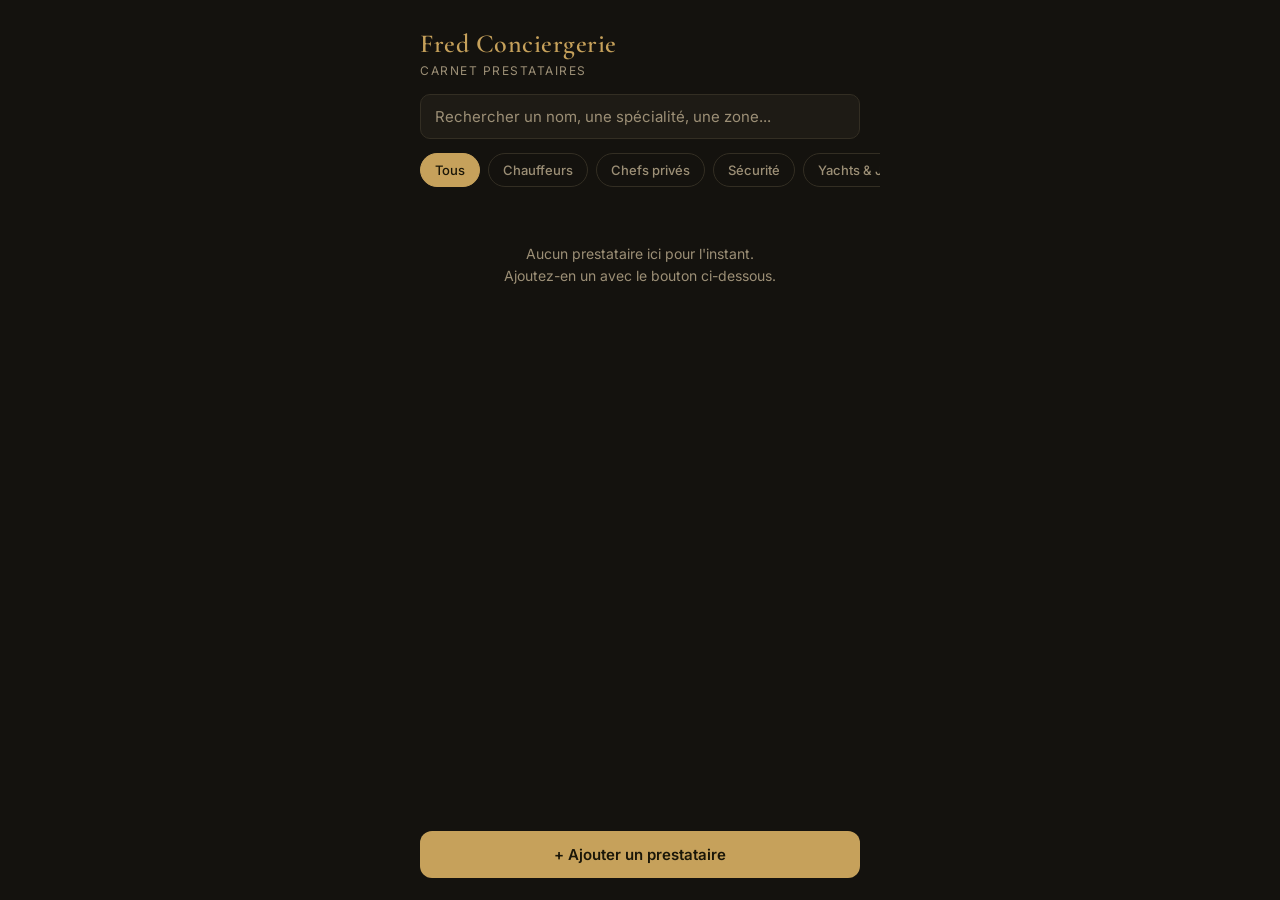
==== index.html @ 21503058 "Initial commit: Fred Conciergerie app - Carnet de prestataires" ====
<!DOCTYPE html>
<html lang="fr">
<head>
<meta charset="UTF-8">
<meta name="viewport" content="width=device-width, initial-scale=1.0">
<title>Fred Conciergerie — Prestataires</title>
<link rel="preconnect" href="https://fonts.googleapis.com">
<link href="https://fonts.googleapis.com/css2?family=Cormorant+Garamond:wght@500;600&family=Inter:wght@400;500;600&display=swap" rel="stylesheet">
<style>
  :root{
    --bg: #14120E;
    --card: #1E1B15;
    --card-hover: #262219;
    --gold: #C6A15B;
    --gold-dim: #8A6F3E;
    --ivory: #F3EEE3;
    --muted: #9C8F76;
    --border: #332E23;
    --danger: #C0604B;
  }
  *{box-sizing:border-box;}
  body{margin:0;background:var(--bg);color:var(--ivory);font-family:'Inter',sans-serif;-webkit-tap-highlight-color:transparent;}
  .app{max-width:480px;margin:0 auto;padding:0 0 90px;}
  .header{padding:28px 20px 16px;}
  .brand{font-family:'Cormorant Garamond',serif;font-weight:600;font-size:26px;letter-spacing:0.5px;color:var(--gold);margin:0;}
  .sub{font-size:12px;color:var(--muted);margin:4px 0 0;letter-spacing:1.5px;text-transform:uppercase;}
  .search-wrap{padding:0 20px 14px;}
  .search{width:100%;background:var(--card);border:1px solid var(--border);border-radius:10px;padding:12px 14px;color:var(--ivory);font-size:15px;font-family:'Inter',sans-serif;}
  .search::placeholder{color:var(--muted);}
  .search:focus{outline:none;border-color:var(--gold-dim);}
  .tabs{display:flex;gap:8px;overflow-x:auto;padding:0 20px 16px;scrollbar-width:none;}
  .tabs::-webkit-scrollbar{display:none;}
  .tab{flex:0 0 auto;padding:8px 14px;border-radius:20px;border:1px solid var(--border);background:transparent;color:var(--muted);font-size:13px;font-family:'Inter',sans-serif;font-weight:500;white-space:nowrap;cursor:pointer;}
  .tab.active{background:var(--gold);border-color:var(--gold);color:#1A1608;}
  .list{padding:0 20px;display:flex;flex-direction:column;gap:10px;}
  .empty{text-align:center;color:var(--muted);font-size:14px;padding:40px 20px;line-height:1.6;}
  .card{background:var(--card);border:1px solid var(--border);border-radius:12px;padding:14px 16px;}
  .card-top{display:flex;justify-content:space-between;align-items:flex-start;gap:10px;}
  .card-name{font-size:15px;font-weight:600;margin:0;color:var(--ivory);}
  .card-cat{font-size:11px;color:var(--gold);text-transform:uppercase;letter-spacing:1px;margin:2px 0 0;}
  .stars{font-size:11px;color:var(--gold);white-space:nowrap;flex-shrink:0;}
  .card-spec{font-size:13px;color:var(--muted);margin:8px 0 0;line-height:1.5;}
  .card-meta{display:flex;flex-wrap:wrap;gap:6px;margin-top:10px;}
  .pill{font-size:11px;color:var(--muted);background:#161310;border:1px solid var(--border);border-radius:6px;padding:3px 8px;}
  .card-actions{display:flex;gap:8px;margin-top:12px;}
  .btn-action{flex:1;text-align:center;padding:9px;border-radius:8px;font-size:13px;font-weight:500;text-decoration:none;border:1px solid var(--border);color:var(--ivory);cursor:pointer;background:transparent;}
  .btn-call{background:#1E241A;border-color:#3A4A2E;color:#B7D19A;}
  .btn-wa{background:#16241F;border-color:#2E4A3C;color:#9AD1B9;}
  .btn-del{flex:0 0 auto;padding:9px 12px;color:var(--danger);border-color:#4A2E28;background:#241816;}
  .fab{position:fixed;left:50%;transform:translateX(-50%);bottom:22px;max-width:440px;width:calc(100% - 40px);background:var(--gold);color:#1A1608;border:none;border-radius:12px;padding:14px;font-size:15px;font-weight:600;font-family:'Inter',sans-serif;cursor:pointer;}
  .modal-overlay{position:fixed;top:0;left:0;right:0;bottom:0;background:rgba(0,0,0,0.7);display:flex;align-items:flex-end;z-index:999;}
  .modal{background:var(--card);border:1px solid var(--border);border-radius:16px 16px 0 0;padding:24px;width:100%;max-height:90vh;overflow-y:auto;}
  .modal h3{font-family:'Cormorant Garamond',serif;color:var(--gold);margin:0 0 16px;font-size:22px;font-weight:600;}
  .field{margin-bottom:14px;}
  .field label{display:block;font-size:11px;color:var(--muted);margin-bottom:6px;text-transform:uppercase;letter-spacing:0.5px;}
  .field input, .field select{width:100%;background:#161310;border:1px solid var(--border);border-radius:8px;padding:11px;color:var(--ivory);font-size:14px;font-family:'Inter',sans-serif;}
  .field input:focus, .field select:focus{outline:none;border-color:var(--gold-dim);}
  .modal-actions{display:flex;gap:10px;margin-top:18px;}
  .btn-save{flex:1;background:var(--gold);color:#1A1608;border:none;border-radius:8px;padding:12px;font-weight:600;font-size:14px;cursor:pointer;}
  .btn-cancel{flex:1;background:transparent;color:var(--muted);border:1px solid var(--border);border-radius:8px;padding:12px;font-size:14px;cursor:pointer;}
  .loading{text-align:center;color:var(--muted);font-size:13px;padding:30px;}
</style>
</head>
<body>
<div class="app" id="app">
  <div class="header">
    <p class="brand">Fred Conciergerie</p>
    <p class="sub">Carnet prestataires</p>
  </div>
  <div class="search-wrap">
    <input class="search" id="search" placeholder="Rechercher un nom, une spécialité, une zone..." />
  </div>
  <div class="tabs" id="tabs"></div>
  <div class="list" id="list"><div class="loading">Chargement...</div></div>
</div>
<button class="fab" id="fabAdd">+ Ajouter un prestataire</button>

<script src="app.js"></script>
</body>
</html>
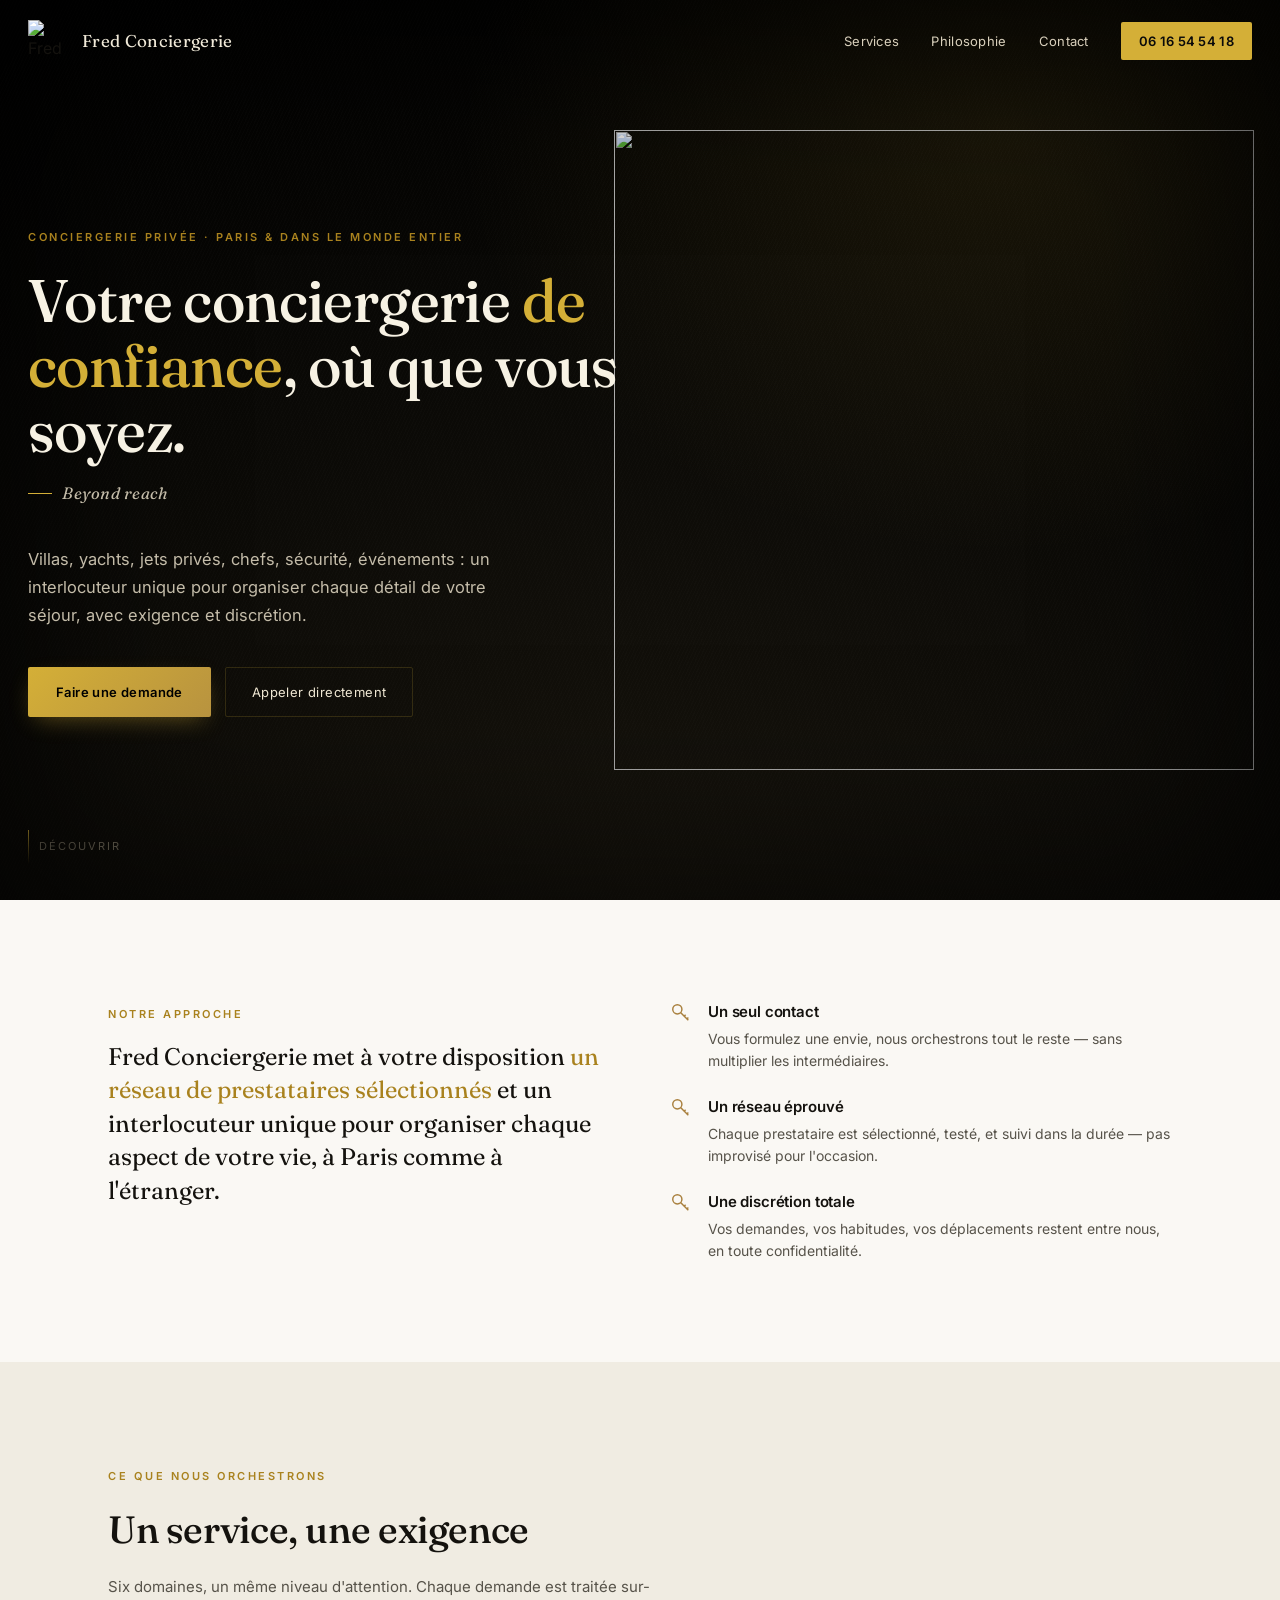
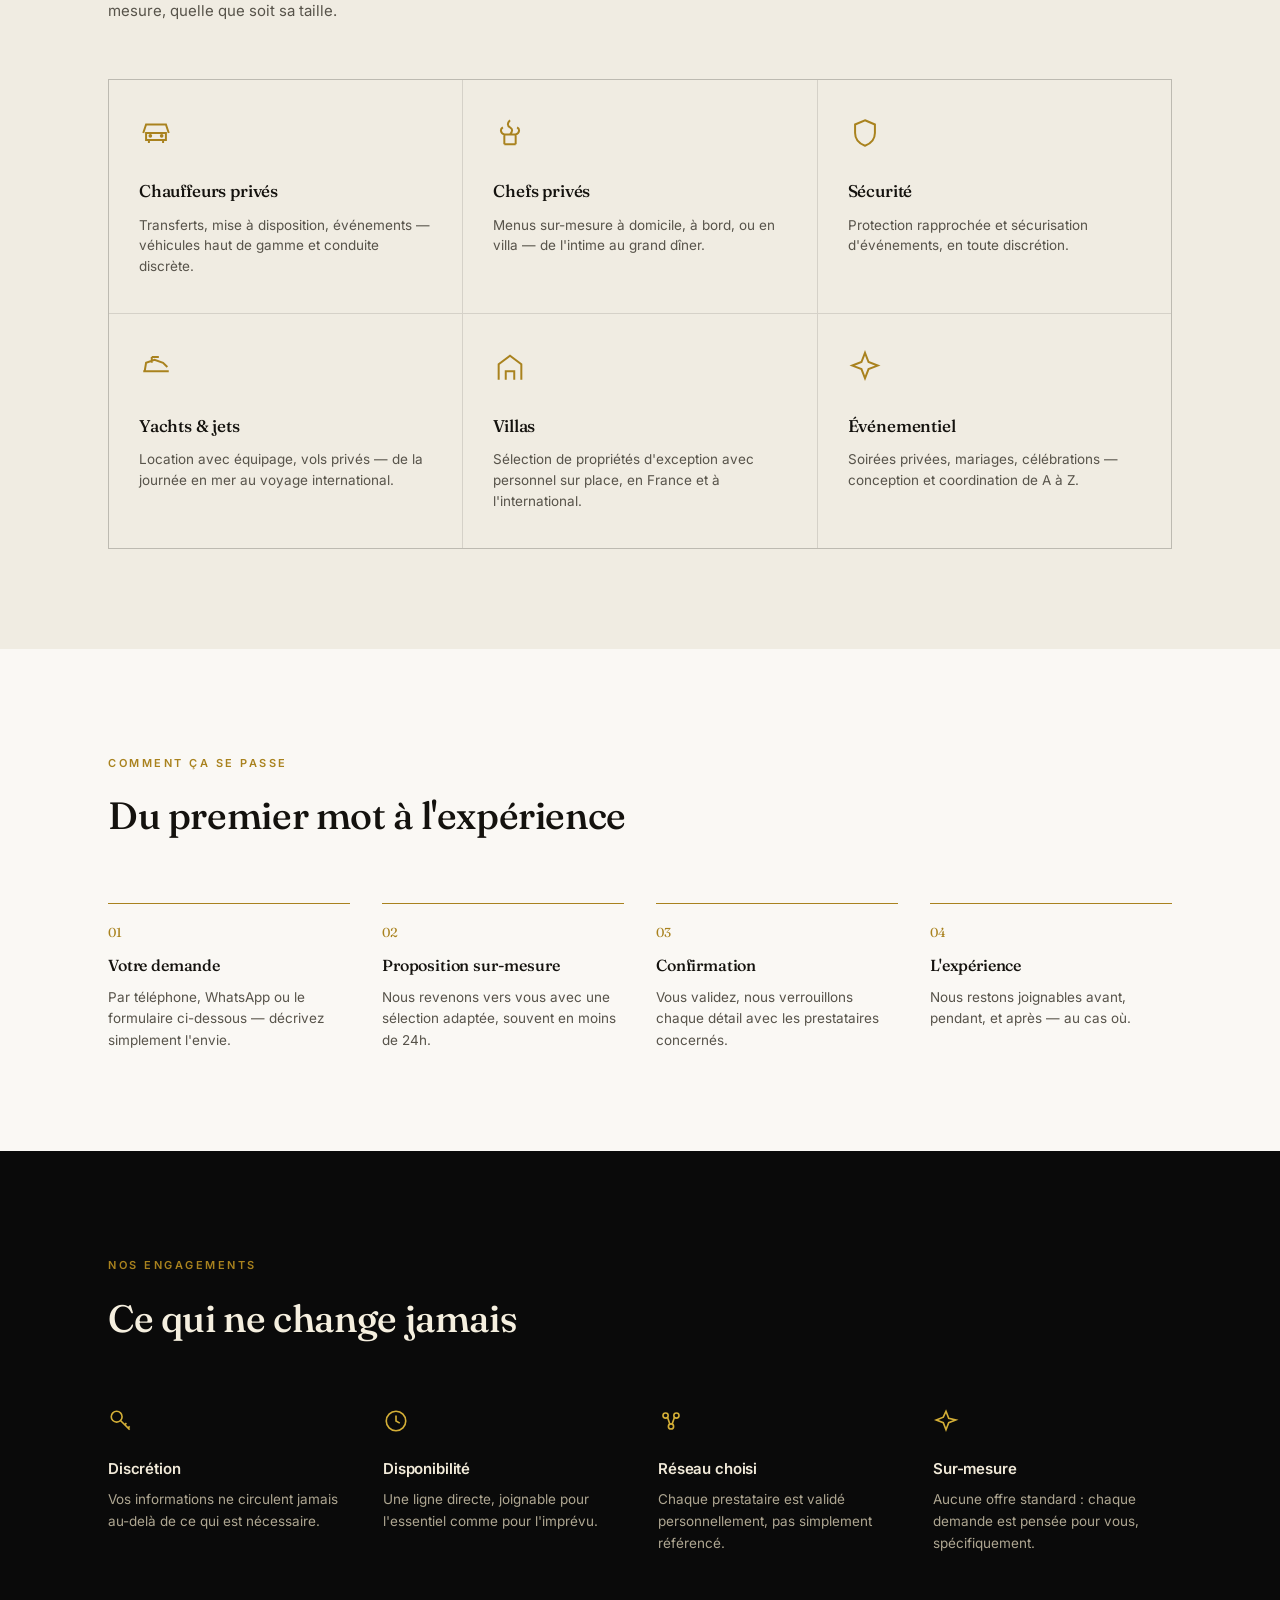
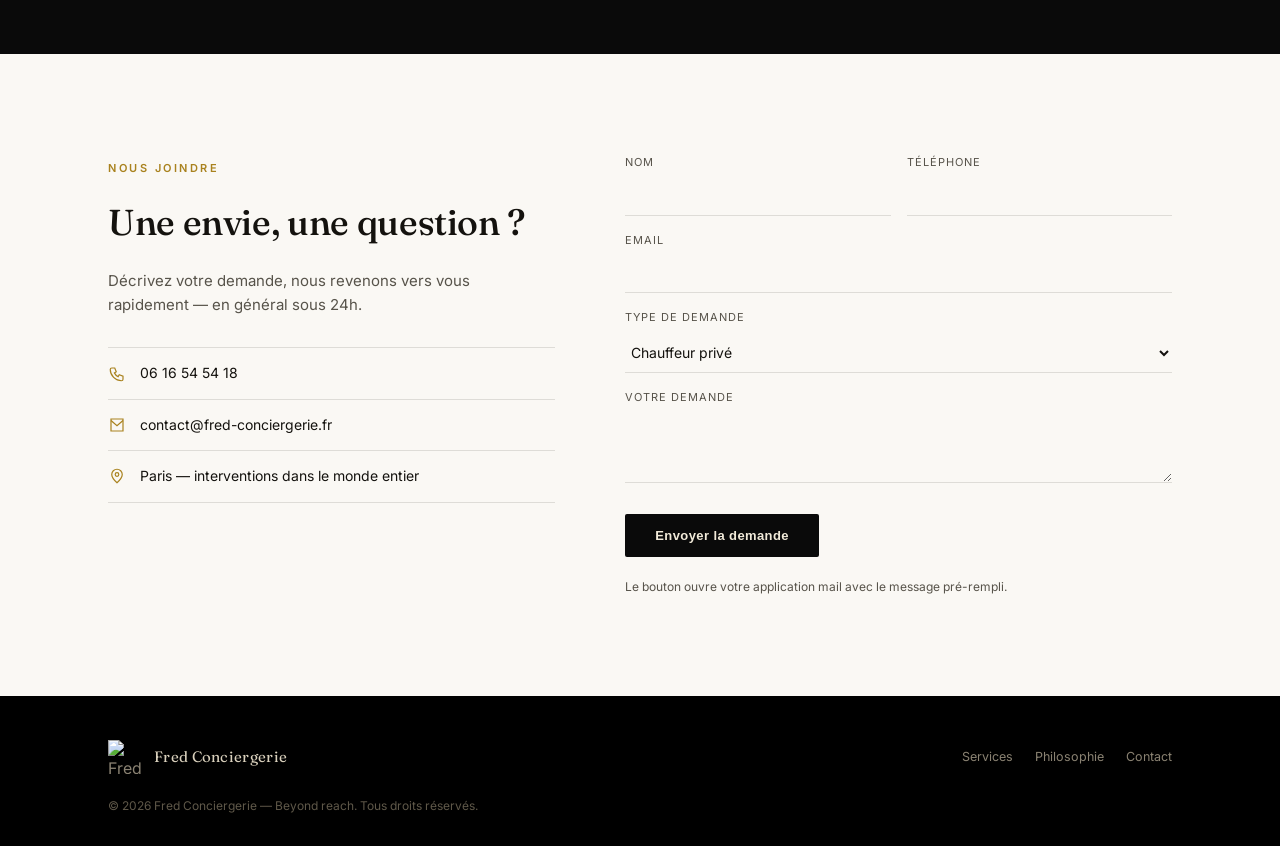
==== commit 2cfc926b: "Add files via upload" ====
--- a/index.html
+++ b/index.html
@@ -3,78 +3,237 @@
 <head>
 <meta charset="UTF-8">
 <meta name="viewport" content="width=device-width, initial-scale=1.0">
-<title>Fred Conciergerie — Prestataires</title>
+<title>Fred Conciergerie — Conciergerie privée, Paris & international</title>
+<link rel="icon" href="assets/logo.png" type="image/png">
 <link rel="preconnect" href="https://fonts.googleapis.com">
-<link href="https://fonts.googleapis.com/css2?family=Cormorant+Garamond:wght@500;600&family=Inter:wght@400;500;600&display=swap" rel="stylesheet">
-<style>
-  :root{
-    --bg: #14120E;
-    --card: #1E1B15;
-    --card-hover: #262219;
-    --gold: #C6A15B;
-    --gold-dim: #8A6F3E;
-    --ivory: #F3EEE3;
-    --muted: #9C8F76;
-    --border: #332E23;
-    --danger: #C0604B;
-  }
-  *{box-sizing:border-box;}
-  body{margin:0;background:var(--bg);color:var(--ivory);font-family:'Inter',sans-serif;-webkit-tap-highlight-color:transparent;}
-  .app{max-width:480px;margin:0 auto;padding:0 0 90px;}
-  .header{padding:28px 20px 16px;}
-  .brand{font-family:'Cormorant Garamond',serif;font-weight:600;font-size:26px;letter-spacing:0.5px;color:var(--gold);margin:0;}
-  .sub{font-size:12px;color:var(--muted);margin:4px 0 0;letter-spacing:1.5px;text-transform:uppercase;}
-  .search-wrap{padding:0 20px 14px;}
-  .search{width:100%;background:var(--card);border:1px solid var(--border);border-radius:10px;padding:12px 14px;color:var(--ivory);font-size:15px;font-family:'Inter',sans-serif;}
-  .search::placeholder{color:var(--muted);}
-  .search:focus{outline:none;border-color:var(--gold-dim);}
-  .tabs{display:flex;gap:8px;overflow-x:auto;padding:0 20px 16px;scrollbar-width:none;}
-  .tabs::-webkit-scrollbar{display:none;}
-  .tab{flex:0 0 auto;padding:8px 14px;border-radius:20px;border:1px solid var(--border);background:transparent;color:var(--muted);font-size:13px;font-family:'Inter',sans-serif;font-weight:500;white-space:nowrap;cursor:pointer;}
-  .tab.active{background:var(--gold);border-color:var(--gold);color:#1A1608;}
-  .list{padding:0 20px;display:flex;flex-direction:column;gap:10px;}
-  .empty{text-align:center;color:var(--muted);font-size:14px;padding:40px 20px;line-height:1.6;}
-  .card{background:var(--card);border:1px solid var(--border);border-radius:12px;padding:14px 16px;}
-  .card-top{display:flex;justify-content:space-between;align-items:flex-start;gap:10px;}
-  .card-name{font-size:15px;font-weight:600;margin:0;color:var(--ivory);}
-  .card-cat{font-size:11px;color:var(--gold);text-transform:uppercase;letter-spacing:1px;margin:2px 0 0;}
-  .stars{font-size:11px;color:var(--gold);white-space:nowrap;flex-shrink:0;}
-  .card-spec{font-size:13px;color:var(--muted);margin:8px 0 0;line-height:1.5;}
-  .card-meta{display:flex;flex-wrap:wrap;gap:6px;margin-top:10px;}
-  .pill{font-size:11px;color:var(--muted);background:#161310;border:1px solid var(--border);border-radius:6px;padding:3px 8px;}
-  .card-actions{display:flex;gap:8px;margin-top:12px;}
-  .btn-action{flex:1;text-align:center;padding:9px;border-radius:8px;font-size:13px;font-weight:500;text-decoration:none;border:1px solid var(--border);color:var(--ivory);cursor:pointer;background:transparent;}
-  .btn-call{background:#1E241A;border-color:#3A4A2E;color:#B7D19A;}
-  .btn-wa{background:#16241F;border-color:#2E4A3C;color:#9AD1B9;}
-  .btn-del{flex:0 0 auto;padding:9px 12px;color:var(--danger);border-color:#4A2E28;background:#241816;}
-  .fab{position:fixed;left:50%;transform:translateX(-50%);bottom:22px;max-width:440px;width:calc(100% - 40px);background:var(--gold);color:#1A1608;border:none;border-radius:12px;padding:14px;font-size:15px;font-weight:600;font-family:'Inter',sans-serif;cursor:pointer;}
-  .modal-overlay{position:fixed;top:0;left:0;right:0;bottom:0;background:rgba(0,0,0,0.7);display:flex;align-items:flex-end;z-index:999;}
-  .modal{background:var(--card);border:1px solid var(--border);border-radius:16px 16px 0 0;padding:24px;width:100%;max-height:90vh;overflow-y:auto;}
-  .modal h3{font-family:'Cormorant Garamond',serif;color:var(--gold);margin:0 0 16px;font-size:22px;font-weight:600;}
-  .field{margin-bottom:14px;}
-  .field label{display:block;font-size:11px;color:var(--muted);margin-bottom:6px;text-transform:uppercase;letter-spacing:0.5px;}
-  .field input, .field select{width:100%;background:#161310;border:1px solid var(--border);border-radius:8px;padding:11px;color:var(--ivory);font-size:14px;font-family:'Inter',sans-serif;}
-  .field input:focus, .field select:focus{outline:none;border-color:var(--gold-dim);}
-  .modal-actions{display:flex;gap:10px;margin-top:18px;}
-  .btn-save{flex:1;background:var(--gold);color:#1A1608;border:none;border-radius:8px;padding:12px;font-weight:600;font-size:14px;cursor:pointer;}
-  .btn-cancel{flex:1;background:transparent;color:var(--muted);border:1px solid var(--border);border-radius:8px;padding:12px;font-size:14px;cursor:pointer;}
-  .loading{text-align:center;color:var(--muted);font-size:13px;padding:30px;}
-</style>
+<link href="https://fonts.googleapis.com/css2?family=Fraunces:opsz,wght@9..144,400;9..144,500;9..144,600&family=Inter:wght@400;500;600&display=swap" rel="stylesheet">
+<link rel="stylesheet" href="styles.css">
 </head>
 <body>
-<div class="app" id="app">
-  <div class="header">
-    <p class="brand">Fred Conciergerie</p>
-    <p class="sub">Carnet prestataires</p>
-  </div>
-  <div class="search-wrap">
-    <input class="search" id="search" placeholder="Rechercher un nom, une spécialité, une zone..." />
-  </div>
-  <div class="tabs" id="tabs"></div>
-  <div class="list" id="list"><div class="loading">Chargement...</div></div>
-</div>
-<button class="fab" id="fabAdd">+ Ajouter un prestataire</button>
-
-<script src="app.js"></script>
+
+<header id="siteHeader">
+  <div class="brand-mark">
+    <img src="assets/logo.png" alt="Fred Conciergerie" class="logo-img">
+    <span class="brand-name">Fred Conciergerie</span>
+  </div>
+  <nav id="siteNav">
+    <a href="#services" class="nav-link">Services</a>
+    <a href="#philosophie" class="nav-link">Philosophie</a>
+    <a href="#contact" class="nav-link">Contact</a>
+    <a href="tel:+33616545418" class="nav-call">06 16 54 54 18</a>
+  </nav>
+  <button class="nav-toggle" id="navToggle" aria-label="Menu">
+    <span></span><span></span><span></span>
+  </button>
+</header>
+
+<section class="hero">
+  <img src="assets/logo.png" alt="" class="hero-key">
+  <div class="hero-inner">
+    <span class="eyebrow">Conciergerie privée · Paris &amp; dans le monde entier</span>
+    <h1>Votre conciergerie <em>de confiance</em>, où que vous soyez.</h1>
+    <p class="tagline">Beyond reach</p>
+    <p>Villas, yachts, jets privés, chefs, sécurité, événements : un interlocuteur unique pour organiser chaque détail de votre séjour, avec exigence et discrétion.</p>
+    <div class="hero-cta">
+      <a href="#contact" class="btn-primary">Faire une demande</a>
+      <a href="tel:+33616545418" class="btn-ghost">Appeler directement</a>
+    </div>
+  </div>
+  <div class="scroll-cue"><span class="line"></span><span>Découvrir</span></div>
+</section>
+
+<section id="philosophie">
+  <div class="wrap philosophy">
+    <div class="reveal">
+      <span class="eyebrow">Notre approche</span>
+      <p class="lede" style="margin-top:14px;">Fred Conciergerie met à votre disposition <em>un réseau de prestataires sélectionnés</em> et un interlocuteur unique pour organiser chaque aspect de votre vie, à Paris comme à l'étranger.</p>
+    </div>
+    <div class="philosophy-list reveal">
+      <div class="philosophy-item">
+        <svg class="key-bullet" viewBox="0 0 24 24" fill="none" stroke="#A9803E" stroke-width="1.6"><circle cx="8" cy="8" r="5"/><path d="M11.5 11.5L20 20M15 16l2-2M18 19l2-2"/></svg>
+        <div><h3>Un seul contact</h3><p>Vous formulez une envie, nous orchestrons tout le reste — sans multiplier les intermédiaires.</p></div>
+      </div>
+      <div class="philosophy-item">
+        <svg class="key-bullet" viewBox="0 0 24 24" fill="none" stroke="#A9803E" stroke-width="1.6"><circle cx="8" cy="8" r="5"/><path d="M11.5 11.5L20 20M15 16l2-2M18 19l2-2"/></svg>
+        <div><h3>Un réseau éprouvé</h3><p>Chaque prestataire est sélectionné, testé, et suivi dans la durée — pas improvisé pour l'occasion.</p></div>
+      </div>
+      <div class="philosophy-item">
+        <svg class="key-bullet" viewBox="0 0 24 24" fill="none" stroke="#A9803E" stroke-width="1.6"><circle cx="8" cy="8" r="5"/><path d="M11.5 11.5L20 20M15 16l2-2M18 19l2-2"/></svg>
+        <div><h3>Une discrétion totale</h3><p>Vos demandes, vos habitudes, vos déplacements restent entre nous, en toute confidentialité.</p></div>
+      </div>
+    </div>
+  </div>
+</section>
+
+<section id="services" class="services">
+  <div class="wrap">
+    <div class="section-head reveal">
+      <span class="eyebrow">Ce que nous orchestrons</span>
+      <h2>Un service, une exigence</h2>
+      <p>Six domaines, un même niveau d'attention. Chaque demande est traitée sur-mesure, quelle que soit sa taille.</p>
+    </div>
+  </div>
+  <div class="wrap">
+    <div class="service-grid reveal">
+      <div class="service-card">
+        <svg class="service-icon" viewBox="0 0 24 24" fill="none" stroke="currentColor" stroke-width="1.4"><path d="M3 12l2-6h14l2 6M5 12h14v5H5zM7 17v2M17 17v2"/><circle cx="8" cy="14" r="0.6" fill="currentColor"/><circle cx="16" cy="14" r="0.6" fill="currentColor"/></svg>
+        <h3>Chauffeurs privés</h3>
+        <p>Transferts, mise à disposition, événements — véhicules haut de gamme et conduite discrète.</p>
+      </div>
+      <div class="service-card">
+        <svg class="service-icon" viewBox="0 0 24 24" fill="none" stroke="currentColor" stroke-width="1.4"><path d="M12 3c-2 2-2 4 0 5s2 3 0 5M7 8c-2 1-2 4 1 5h8c3-1 3-4 1-5M8 13v7M16 13v7M8 20h8"/></svg>
+        <h3>Chefs privés</h3>
+        <p>Menus sur-mesure à domicile, à bord, ou en villa — de l'intime au grand dîner.</p>
+      </div>
+      <div class="service-card">
+        <svg class="service-icon" viewBox="0 0 24 24" fill="none" stroke="currentColor" stroke-width="1.4"><path d="M12 3l7 3v6c0 4.5-3 7.5-7 9-4-1.5-7-4.5-7-9V6l7-3z"/></svg>
+        <h3>Sécurité</h3>
+        <p>Protection rapprochée et sécurisation d'événements, en toute discrétion.</p>
+      </div>
+      <div class="service-card">
+        <svg class="service-icon" viewBox="0 0 24 24" fill="none" stroke="currentColor" stroke-width="1.4"><path d="M3 15h18M4 15l1-6 6-2 6 2 3 3M9 9V5M9 5h5"/></svg>
+        <h3>Yachts &amp; jets</h3>
+        <p>Location avec équipage, vols privés — de la journée en mer au voyage international.</p>
+      </div>
+      <div class="service-card">
+        <svg class="service-icon" viewBox="0 0 24 24" fill="none" stroke="currentColor" stroke-width="1.4"><path d="M4 21V10l8-6 8 6v11M9 21v-6h6v6"/></svg>
+        <h3>Villas</h3>
+        <p>Sélection de propriétés d'exception avec personnel sur place, en France et à l'international.</p>
+      </div>
+      <div class="service-card">
+        <svg class="service-icon" viewBox="0 0 24 24" fill="none" stroke="currentColor" stroke-width="1.4"><path d="M12 2l2.5 6.5L21 11l-6.5 2.5L12 20l-2.5-6.5L3 11l6.5-2.5z"/></svg>
+        <h3>Événementiel</h3>
+        <p>Soirées privées, mariages, célébrations — conception et coordination de A à Z.</p>
+      </div>
+    </div>
+  </div>
+</section>
+
+<section id="process">
+  <div class="wrap">
+    <div class="section-head reveal">
+      <span class="eyebrow">Comment ça se passe</span>
+      <h2>Du premier mot à l'expérience</h2>
+    </div>
+    <div class="process-grid reveal">
+      <div class="process-step">
+        <span class="process-num">01</span>
+        <h3>Votre demande</h3>
+        <p>Par téléphone, WhatsApp ou le formulaire ci-dessous — décrivez simplement l'envie.</p>
+      </div>
+      <div class="process-step">
+        <span class="process-num">02</span>
+        <h3>Proposition sur-mesure</h3>
+        <p>Nous revenons vers vous avec une sélection adaptée, souvent en moins de 24h.</p>
+      </div>
+      <div class="process-step">
+        <span class="process-num">03</span>
+        <h3>Confirmation</h3>
+        <p>Vous validez, nous verrouillons chaque détail avec les prestataires concernés.</p>
+      </div>
+      <div class="process-step">
+        <span class="process-num">04</span>
+        <h3>L'expérience</h3>
+        <p>Nous restons joignables avant, pendant, et après — au cas où.</p>
+      </div>
+    </div>
+  </div>
+</section>
+
+<section class="commitments">
+  <div class="wrap">
+    <div class="section-head reveal">
+      <span class="eyebrow">Nos engagements</span>
+      <h2>Ce qui ne change jamais</h2>
+    </div>
+    <div class="commit-grid reveal">
+      <div class="commit-item">
+        <svg class="key-bullet" viewBox="0 0 24 24" fill="none" stroke="currentColor" stroke-width="1.5"><circle cx="8" cy="8" r="5"/><path d="M11.5 11.5L20 20M15 16l2-2M18 19l2-2"/></svg>
+        <h3>Discrétion</h3>
+        <p>Vos informations ne circulent jamais au-delà de ce qui est nécessaire.</p>
+      </div>
+      <div class="commit-item">
+        <svg class="key-bullet" viewBox="0 0 24 24" fill="none" stroke="currentColor" stroke-width="1.5"><circle cx="12" cy="12" r="9"/><path d="M12 7v5l3.5 2"/></svg>
+        <h3>Disponibilité</h3>
+        <p>Une ligne directe, joignable pour l'essentiel comme pour l'imprévu.</p>
+      </div>
+      <div class="commit-item">
+        <svg class="key-bullet" viewBox="0 0 24 24" fill="none" stroke="currentColor" stroke-width="1.5"><circle cx="7" cy="7" r="2.4"/><circle cx="17" cy="7" r="2.4"/><circle cx="12" cy="17" r="2.4"/><path d="M8.8 8.5L11 15M15.2 8.5L13 15"/></svg>
+        <h3>Réseau choisi</h3>
+        <p>Chaque prestataire est validé personnellement, pas simplement référencé.</p>
+      </div>
+      <div class="commit-item">
+        <svg class="key-bullet" viewBox="0 0 24 24" fill="none" stroke="currentColor" stroke-width="1.5"><path d="M12 3l2.5 6.5L21 11l-6.5 2.5L12 20l-2.5-6.5L3 11l6.5-2.5z"/></svg>
+        <h3>Sur-mesure</h3>
+        <p>Aucune offre standard : chaque demande est pensée pour vous, spécifiquement.</p>
+      </div>
+    </div>
+  </div>
+</section>
+
+<section id="contact">
+  <div class="wrap contact-grid">
+    <div class="contact-info reveal">
+      <span class="eyebrow">Nous joindre</span>
+      <h2 style="margin-top:14px;">Une envie, une question ?</h2>
+      <p>Décrivez votre demande, nous revenons vers vous rapidement — en général sous 24h.</p>
+
+      <div class="contact-row">
+        <svg class="icon" viewBox="0 0 24 24" fill="none" stroke="currentColor" stroke-width="1.6"><path d="M5 4h4l2 5-2.5 1.5a11 11 0 0 0 5 5L15 13l5 2v4a2 2 0 0 1-2 2C10 21 3 14 3 6a2 2 0 0 1 2-2z"/></svg>
+        <a href="tel:+33616545418">06 16 54 54 18</a>
+      </div>
+      <div class="contact-row">
+        <svg class="icon" viewBox="0 0 24 24" fill="none" stroke="currentColor" stroke-width="1.6"><path d="M4 4h16v16H4z"/><path d="M4 6l8 7 8-7"/></svg>
+        <a href="mailto:contact@fred-conciergerie.fr">contact@fred-conciergerie.fr</a>
+      </div>
+      <div class="contact-row">
+        <svg class="icon" viewBox="0 0 24 24" fill="none" stroke="currentColor" stroke-width="1.6"><path d="M12 21s-7-6.2-7-11a7 7 0 0 1 14 0c0 4.8-7 11-7 11z"/><circle cx="12" cy="10" r="2.4"/></svg>
+        <span>Paris — interventions dans le monde entier</span>
+      </div>
+    </div>
+
+    <form action="mailto:contact@fred-conciergerie.fr" method="post" enctype="text/plain">
+      <div class="form-row">
+        <div class="field"><label>Nom</label><input type="text" name="Nom" required></div>
+        <div class="field"><label>Téléphone</label><input type="tel" name="Telephone"></div>
+      </div>
+      <div class="field"><label>Email</label><input type="email" name="Email" required></div>
+      <div class="field">
+        <label>Type de demande</label>
+        <select name="Type">
+          <option>Chauffeur privé</option>
+          <option>Chef privé</option>
+          <option>Sécurité</option>
+          <option>Yacht / Jet</option>
+          <option>Villa</option>
+          <option>Événementiel</option>
+          <option>Autre</option>
+        </select>
+      </div>
+      <div class="field"><label>Votre demande</label><textarea name="Message" required></textarea></div>
+      <button type="submit" class="submit-btn">Envoyer la demande</button>
+      <p class="form-note">Le bouton ouvre votre application mail avec le message pré-rempli.</p>
+    </form>
+  </div>
+</section>
+
+<footer>
+  <div class="wrap">
+    <div class="footer-inner">
+      <div class="brand-mark">
+        <img src="assets/logo.png" alt="Fred Conciergerie" class="logo-img" style="width:34px; height:34px;">
+        <span class="brand-name">Fred Conciergerie</span>
+      </div>
+      <div class="footer-links">
+        <a href="#services">Services</a>
+        <a href="#philosophie">Philosophie</a>
+        <a href="#contact">Contact</a>
+      </div>
+    </div>
+    <p class="footer-note">© 2026 Fred Conciergerie — Beyond reach. Tous droits réservés.</p>
+  </div>
+</footer>
+
+<script src="script.js"></script>
 </body>
-</html>+</html>
--- a/styles.css
+++ b/styles.css
@@ -0,0 +1,250 @@
+:root{
+    --stone: #FAF8F4;
+    --stone-deep: #F0ECE2;
+    --ink: #14120E;
+    --navy: #0A0A0A;
+    --navy-deep: #000000;
+    --brass: #A9821E;
+    --brass-light: #D4AF37;
+    --olive: #6E765C;
+    --muted: #57534A;
+    --line: rgba(20,18,14,0.12);
+    --line-navy: rgba(212,175,55,0.18);
+  }
+  *{box-sizing:border-box; margin:0; padding:0;}
+  html{scroll-behavior:smooth;}
+  body{
+    font-family:'Inter',sans-serif;
+    background:var(--stone);
+    color:var(--ink);
+    line-height:1.6;
+    overflow-x:hidden;
+  }
+  h1,h2,h3{font-family:'Fraunces',serif; font-weight:500; letter-spacing:-0.01em;}
+  a{color:inherit; text-decoration:none;}
+  .wrap{max-width:1120px; margin:0 auto; padding:0 28px;}
+  .eyebrow{
+    font-size:11px; text-transform:uppercase; letter-spacing:2.5px;
+    color:var(--brass); font-weight:600;
+  }
+
+  /* ---------- Header ---------- */
+  header{
+    position:fixed; top:0; left:0; right:0; z-index:100;
+    display:flex; align-items:center; justify-content:space-between;
+    padding:20px 28px;
+    transition: background .4s ease, padding .4s ease, border-color .4s ease;
+    border-bottom:1px solid transparent;
+  }
+  header.scrolled{
+    background:rgba(20,33,41,0.92); backdrop-filter:blur(10px);
+    padding:14px 28px; border-color:var(--line-navy);
+  }
+  .brand-mark{display:flex; align-items:center; gap:12px;}
+  .seal{
+    width:38px; height:38px; border-radius:50%;
+    border:1.5px solid var(--brass-light);
+    display:flex; align-items:center; justify-content:center;
+    font-family:'Fraunces',serif; font-size:14px; color:var(--brass-light);
+    flex-shrink:0;
+  }
+  .logo-img{width:42px; height:42px; object-fit:contain; flex-shrink:0;}
+  .brand-name{font-family:'Fraunces',serif; font-size:17px; color:#F1EAD9; letter-spacing:0.02em;}
+  nav{display:flex; align-items:center; gap:32px;}
+  nav a{font-size:13px; color:#D9D0BC; letter-spacing:0.3px; transition:color .2s;}
+  nav a:hover{color:var(--brass-light);}
+  .nav-call{
+    font-size:13px; color:var(--navy); background:var(--brass-light);
+    padding:9px 18px; border-radius:2px; font-weight:600; letter-spacing:0.3px;
+  }
+  .nav-toggle{display:none; flex-direction:column; gap:5px; background:none; border:none; cursor:pointer; padding:6px;}
+  .nav-toggle span{width:22px; height:1.5px; background:#F1EAD9;}
+
+  /* ---------- Hero ---------- */
+  .hero{
+    position:relative; min-height:100vh;
+    background:
+      radial-gradient(ellipse 900px 700px at 78% 15%, rgba(212,175,55,0.10) 0%, rgba(212,175,55,0) 60%),
+      radial-gradient(ellipse 1400px 1000px at 50% 100%, #17140D 0%, #0A0906 55%, #000000 100%),
+      linear-gradient(180deg, #050504 0%, #000000 100%);
+    display:flex; align-items:center;
+    padding:120px 28px 80px;
+    overflow:hidden;
+  }
+  .hero::before{
+    content:'';
+    position:absolute; inset:0;
+    background-image:
+      repeating-linear-gradient(115deg, rgba(255,255,255,0.012) 0px, rgba(255,255,255,0.012) 1px, transparent 1px, transparent 3px);
+    pointer-events:none;
+  }
+  .hero::after{
+    content:'';
+    position:absolute; inset:0;
+    box-shadow: inset 0 0 180px 40px rgba(0,0,0,0.65);
+    pointer-events:none;
+  }
+  .hero-key{
+    position:absolute; right:2%; top:50%; transform:translateY(-50%);
+    width:640px; height:640px; object-fit:contain; opacity:0.9; pointer-events:none;
+    filter:drop-shadow(0 0 60px rgba(212,175,55,0.12));
+    animation: heroLogoIn 1.6s cubic-bezier(.16,1,.3,1) both;
+  }
+  @keyframes heroLogoIn{
+    from{ opacity:0; transform:translateY(-50%) scale(0.94); }
+    to{ opacity:0.9; transform:translateY(-50%) scale(1); }
+  }
+  .hero-inner{max-width:640px; position:relative; z-index:2;}
+  .hero-inner .eyebrow{
+    display:inline-block; opacity:0; animation: heroFadeUp .8s cubic-bezier(.16,1,.3,1) .15s both;
+  }
+  .hero h1{
+    font-size:clamp(38px,6vw,60px); color:#F7F2E4; line-height:1.08; margin:20px 0 16px;
+    opacity:0; animation: heroFadeUp .9s cubic-bezier(.16,1,.3,1) .3s both;
+  }
+  .hero h1 em{color:var(--brass-light); font-style:normal;}
+  .tagline{
+    font-family:'Fraunces',serif; font-style:italic; color:var(--brass-light); font-size:16px; letter-spacing:0.5px; margin-bottom:22px;
+    opacity:0; animation: heroFadeUp .9s cubic-bezier(.16,1,.3,1) .45s both;
+    position:relative; padding-left:34px;
+  }
+  .tagline::before{
+    content:''; position:absolute; left:0; top:50%; width:24px; height:1px; background:var(--brass-light);
+  }
+  .hero p{
+    font-size:16.5px; color:#C4BCA9; max-width:480px; margin-bottom:38px; line-height:1.7;
+    opacity:0; animation: heroFadeUp .9s cubic-bezier(.16,1,.3,1) .6s both;
+  }
+  .hero-cta{
+    display:flex; gap:14px; flex-wrap:wrap;
+    opacity:0; animation: heroFadeUp .9s cubic-bezier(.16,1,.3,1) .75s both;
+  }
+  @keyframes heroFadeUp{
+    from{ opacity:0; transform:translateY(16px); }
+    to{ opacity:1; transform:translateY(0); }
+  }
+  .scroll-cue{
+    position:absolute; bottom:36px; left:28px; display:flex; align-items:center; gap:10px;
+    color:#7A7362; font-size:11px; letter-spacing:2px; text-transform:uppercase;
+    opacity:0; animation: heroFadeUp .9s cubic-bezier(.16,1,.3,1) 1s both;
+  }
+  .scroll-cue .line{width:1px; height:34px; background:linear-gradient(180deg, var(--brass-light), transparent);}
+  .btn-primary{
+    background:linear-gradient(135deg, var(--brass-light), #B8933F); color:var(--navy-deep); padding:15px 28px;
+    font-size:13px; font-weight:600; letter-spacing:0.4px; border-radius:2px;
+    display:inline-block; transition:transform .25s, box-shadow .25s;
+    box-shadow:0 8px 24px -8px rgba(212,175,55,0.45);
+  }
+  .btn-primary:hover{transform:translateY(-2px); box-shadow:0 12px 28px -8px rgba(212,175,55,0.6);}
+  .btn-ghost{
+    border:1px solid var(--line-navy); color:#EFE7D3; padding:14px 26px;
+    font-size:13px; letter-spacing:0.4px; border-radius:2px; display:inline-block;
+    transition:border-color .25s, color .25s;
+  }
+  .btn-ghost:hover{border-color:var(--brass-light); color:var(--brass-light);}
+
+  /* ---------- Section shells ---------- */
+  section{padding:100px 0;}
+  .section-head{max-width:560px; margin-bottom:56px;}
+  .section-head h2{font-size:clamp(28px,4vw,38px); margin-top:12px; color:var(--ink);}
+  .section-head p{color:var(--muted); font-size:15px; margin-top:14px;}
+  .reveal{opacity:0; transform:translateY(18px); transition:opacity .7s ease, transform .7s ease;}
+  .reveal.in{opacity:1; transform:translateY(0);}
+
+  /* ---------- Philosophy ---------- */
+  .philosophy{
+    display:grid; grid-template-columns:1fr 1fr; gap:60px; align-items:start;
+  }
+  .philosophy .lede{font-family:'Fraunces',serif; font-size:24px; line-height:1.4; color:var(--ink); font-weight:400;}
+  .philosophy .lede em{color:var(--brass); font-style:normal;}
+  .philosophy-list{display:flex; flex-direction:column; gap:22px;}
+  .philosophy-item{display:flex; gap:16px;}
+  .key-bullet{flex-shrink:0; width:22px; height:22px; margin-top:2px;}
+  .philosophy-item h3{font-size:15px; font-family:'Inter',sans-serif; font-weight:600; margin-bottom:4px;}
+  .philosophy-item p{font-size:14px; color:var(--muted);}
+
+  /* ---------- Services ---------- */
+  .services{background:var(--stone-deep);}
+  .service-grid{display:grid; grid-template-columns:repeat(3,1fr); gap:1px; background:var(--line); border:1px solid var(--line);}
+  .service-card{background:var(--stone-deep); padding:36px 30px; transition:background .25s;}
+  .service-card:hover{background:#F1EAD9;}
+  .service-icon{width:34px; height:34px; margin-bottom:20px; color:var(--brass);}
+  .service-card h3{font-size:17px; margin-bottom:10px;}
+  .service-card p{font-size:13.5px; color:var(--muted); line-height:1.55;}
+
+  /* ---------- Process ---------- */
+  .process-grid{display:grid; grid-template-columns:repeat(4,1fr); gap:32px;}
+  .process-step{border-top:1px solid var(--brass); padding-top:18px;}
+  .process-num{font-family:'Fraunces',serif; font-size:13px; color:var(--brass); margin-bottom:10px; display:block;}
+  .process-step h3{font-size:16px; margin-bottom:8px;}
+  .process-step p{font-size:13.5px; color:var(--muted);}
+
+  /* ---------- Commitments ---------- */
+  .commitments{background:var(--navy); color:#F1EAD9;}
+  .commitments .section-head h2{color:#F5EFDF;}
+  .commitments .section-head p{color:#B9B1A0;}
+  .commit-grid{display:grid; grid-template-columns:repeat(4,1fr); gap:36px;}
+  .commit-item .key-bullet{color:var(--brass-light); margin-bottom:16px; width:26px; height:26px;}
+  .commit-item h3{font-size:15px; color:#F1EAD9; margin-bottom:8px; font-family:'Inter',sans-serif; font-weight:600;}
+  .commit-item p{font-size:13.5px; color:#AFA792;}
+
+  /* ---------- Contact ---------- */
+  .contact-grid{display:grid; grid-template-columns:0.9fr 1.1fr; gap:70px; align-items:start;}
+  .contact-info h2{font-size:clamp(28px,4vw,36px); margin-bottom:18px;}
+  .contact-info p{color:var(--muted); font-size:15px; margin-bottom:30px; max-width:400px;}
+  .contact-row{display:flex; align-items:center; gap:14px; padding:14px 0; border-top:1px solid var(--line);}
+  .contact-row:last-child{border-bottom:1px solid var(--line);}
+  .contact-row .icon{width:18px; height:18px; color:var(--brass); flex-shrink:0;}
+  .contact-row a, .contact-row span{font-size:14px;}
+  form{display:flex; flex-direction:column; gap:16px;}
+  .field label{display:block; font-size:11px; text-transform:uppercase; letter-spacing:1px; color:var(--muted); margin-bottom:6px;}
+  .field input, .field select, .field textarea{
+    width:100%; background:transparent; border:none; border-bottom:1px solid var(--line);
+    padding:10px 2px; font-family:'Inter',sans-serif; font-size:14px; color:var(--ink);
+  }
+  .field input:focus, .field select:focus, .field textarea:focus{outline:none; border-color:var(--brass);}
+  .field textarea{resize:vertical; min-height:70px;}
+  .form-row{display:grid; grid-template-columns:1fr 1fr; gap:16px;}
+  .submit-btn{
+    margin-top:8px; align-self:flex-start; background:var(--navy); color:#F1EAD9;
+    padding:14px 30px; font-size:13px; font-weight:600; letter-spacing:0.4px; border:none;
+    border-radius:2px; cursor:pointer; transition:background .25s;
+  }
+  .submit-btn:hover{background:var(--navy-deep);}
+  .form-note{font-size:12px; color:var(--muted); margin-top:4px;}
+
+  /* ---------- Footer ---------- */
+  footer{background:var(--navy-deep); color:#8A8272; padding:44px 0 30px;}
+  .footer-inner{display:flex; justify-content:space-between; align-items:center; flex-wrap:wrap; gap:16px;}
+  .footer-inner .brand-mark .brand-name{color:#D9D0BC; font-size:15px;}
+  .footer-links{display:flex; gap:22px; font-size:12.5px;}
+  .footer-note{font-size:12px; margin-top:22px; color:#5F5849;}
+
+  @media (max-width: 860px){
+    nav{position:fixed; top:0; right:0; bottom:0; width:78%; max-width:320px;
+        background:var(--navy-deep); flex-direction:column; align-items:flex-start;
+        padding:100px 30px 30px; gap:22px; transform:translateX(100%); transition:transform .35s ease;}
+    nav.open{transform:translateX(0);}
+    .nav-toggle{display:flex;}
+    .nav-call{order:99;}
+    .philosophy{grid-template-columns:1fr; gap:36px;}
+    .service-grid{grid-template-columns:1fr 1fr;}
+    .process-grid{grid-template-columns:1fr 1fr; row-gap:30px;}
+    .commit-grid{grid-template-columns:1fr 1fr; row-gap:30px;}
+    .contact-grid{grid-template-columns:1fr; gap:44px;}
+    .form-row{grid-template-columns:1fr;}
+    .hero-key{width:300px; height:300px; right:-8%; opacity:0.55;}
+    .scroll-cue{display:none;}
+  }
+  @media (max-width: 520px){
+    .service-grid{grid-template-columns:1fr;}
+    .process-grid{grid-template-columns:1fr;}
+    .commit-grid{grid-template-columns:1fr;}
+  }
+  @media (prefers-reduced-motion: reduce){
+    html{scroll-behavior:auto;}
+    .reveal{opacity:1; transform:none; transition:none;}
+    .hero-key, .hero-inner .eyebrow, .hero h1, .tagline, .hero p, .hero-cta, .scroll-cue{
+      animation:none !important; opacity:1 !important; transform:none !important;
+    }
+  }
